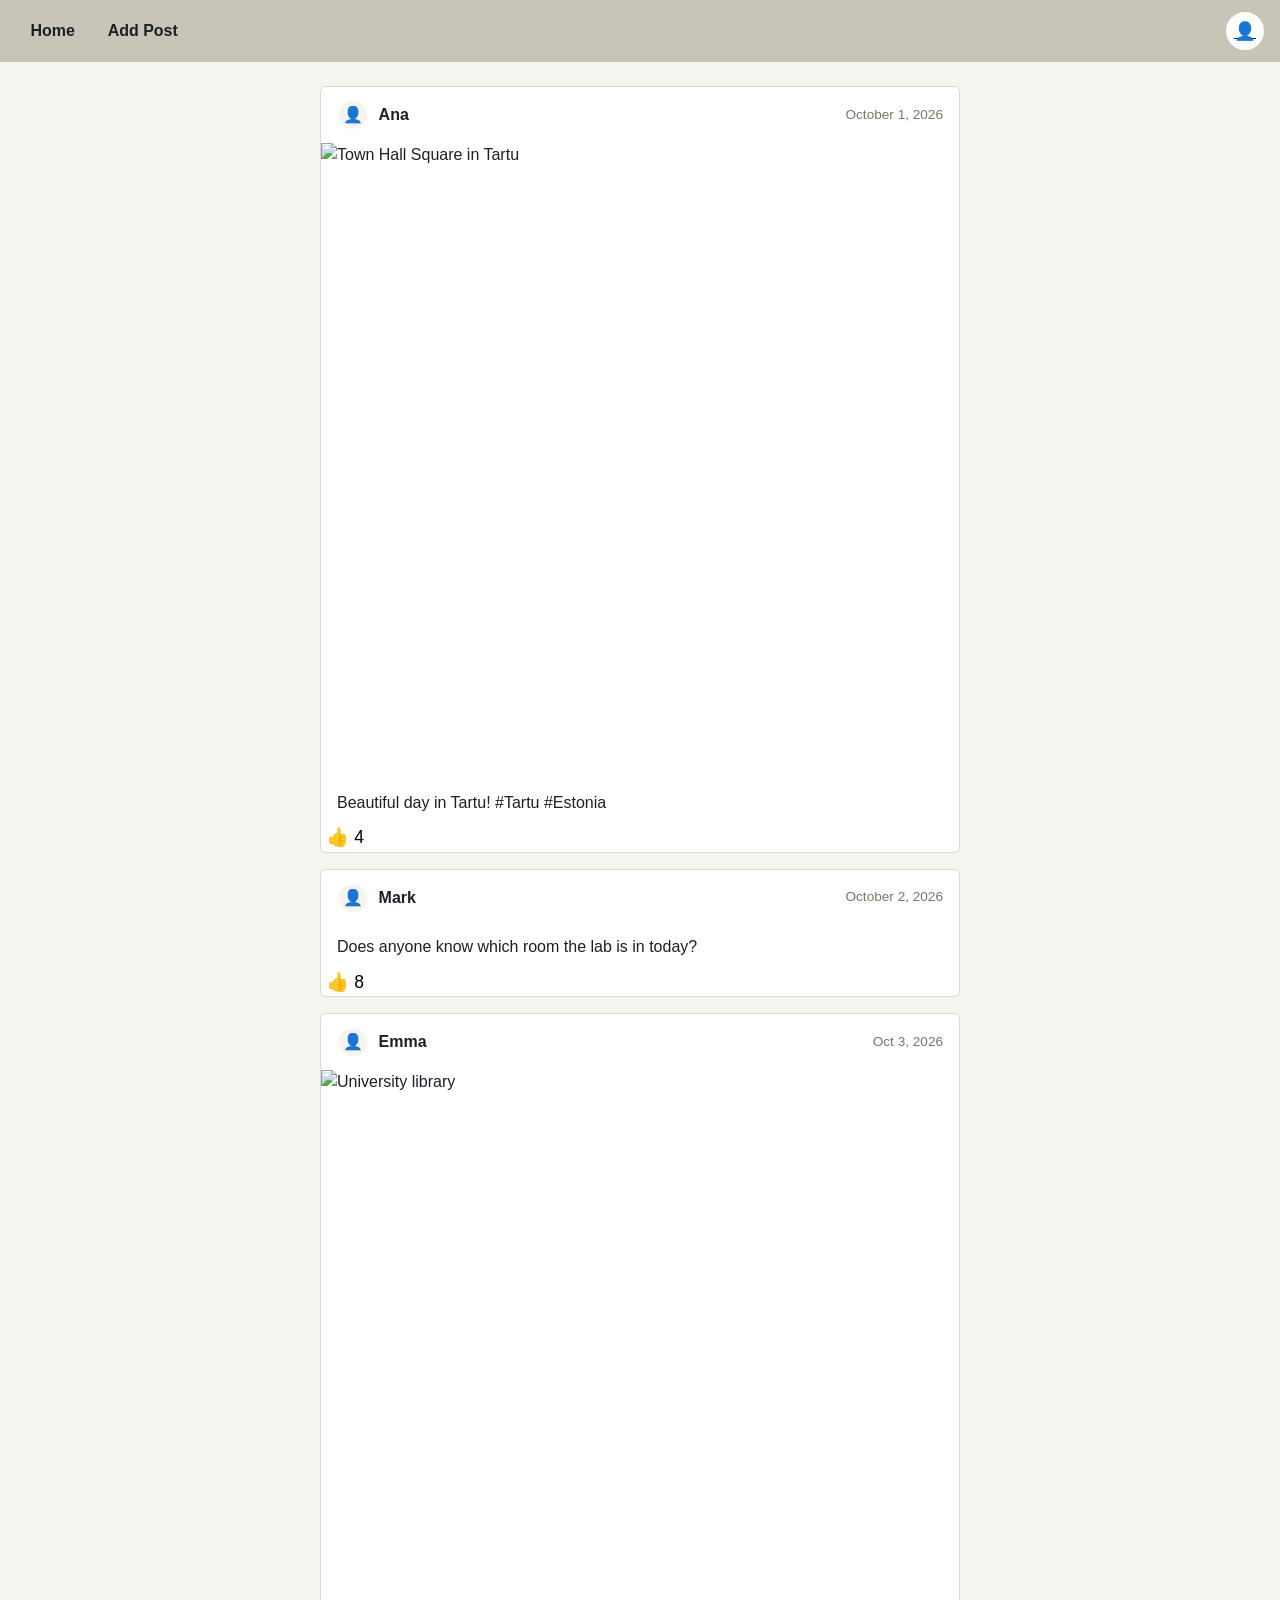
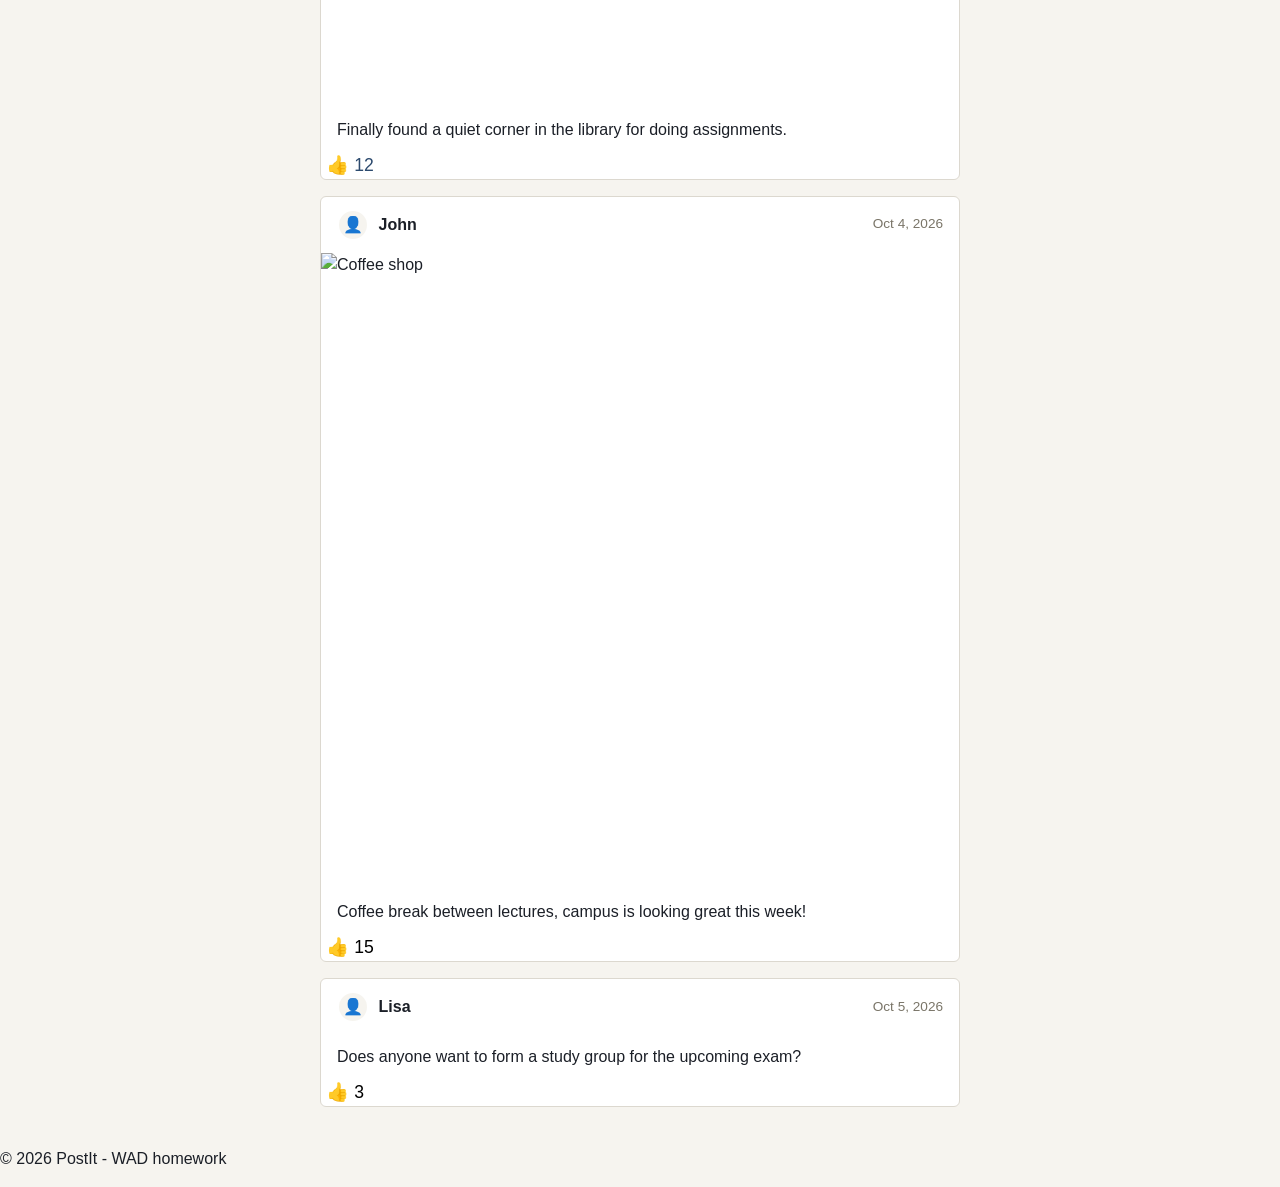
==== index.html @ 0bf52a8b "save current changes" ====
<!DOCTYPE html>
<html lang="en">
  <head>
    <meta charset="UTF-8">
    <meta name="viewport" content="width=device-width, initial-scale=1.0" /> <!--mobile usage-->
    <title>PostIt - Home</title>
    <link rel="stylesheet" href="style.css" />
  </head>

  <body>

    <header>
        <nav> <!--navigation links-->
        <a href="index.html">Home</a>
        <a href="addPost.html">Add Post</a>
        </nav>
        <a href="login.html" class="avatar" aria-label="Account">&#128100;</a>
    </header>

    <main>
        <section class="feed" aria-label="Posts">
            <article class="post">
                <div class="post-header">
                    <span class="avatar">&#128100;</span>
                    <strong>Ana</strong>
                    <time datetime="2026-10-01">October 1, 2026</time>
                </div>

                <div class="post-body">
                    <img src="C:\Users\Andrej\Desktop\wad\hw1\WAD_Homework_1\images\tartu.webp" alt="Town Hall Square in Tartu" /> <!-- image of Tartu -->
                    <p>Beautiful day in Tartu! #Tartu #Estonia</p>
                </div>

                <div class="post-footer">
                    <button class="like-btn" type="button" data-likes="4">👍 4</button>
                </div>
            </article>

            <article class="post">
                <div class="post-header">
                    <span class="avatar">&#128100;</span>
                    <strong>Mark</strong>
                    <time datetime="2026-10-02">October 2, 2026</time>
                </div>

                <div class="post-body">
                    <p>Does anyone know which room the lab is in today?</p>
                </div>

                <div class="post-footer">
                    <button class="like-btn" type="button" data-likes="8">👍 8</button>
                </div>
            </article>

            <article class="post">
                <div class="post-header">
                    <span class="avatar">&#128100;</span>
                    <strong>Emma</strong>
                    <time datetime="2026-10-03">Oct 3, 2026</time>
                </div>
                <div class="post-body">
                    <img src="C:\Users\Andrej\Desktop\wad\hw1\WAD_Homework_1\images\library.webp" alt="University library" /> <!-- image of a library -->
                    <p>Finally found a quiet corner in the library for doing assignments.</p>
                </div>
                <div class="post-footer">
                    <button class="like-btn liked" type="button" data-likes="12">👍 12</button>
                </div>
            </article>

            <article class="post">
                <div class="post-header">
                    <span class="avatar">&#128100;</span>
                    <strong>John</strong>
                    <time datetime="2026-10-04">Oct 4, 2026</time>
                </div>
                <div class="post-body">
                    <img src="C:\Users\Andrej\Desktop\wad\hw1\WAD_Homework_1\images\coffee.jpg" alt="Coffee shop" /> <!-- image of coffee-->
                    <p>Coffee break between lectures, campus is looking great this week!</p>
                </div>
                <div class="post-footer">
                    <button class="like-btn" type="button" data-likes="15">👍 15</button>
                </div>
            </article>

            <article class="post">
                <div class="post-header">
                    <span class="avatar">&#128100;</span>
                    <strong>Lisa</strong>
                    <time datetime="2026-10-05">Oct 5, 2026</time>
                </div>
                <div class="post-body">
                    <p>Does anyone want to form a study group for the upcoming exam?</p>
                </div>
                <div class="post-footer">
                    <button class="like-btn" type="button" data-likes="3">👍 3</button>
                </div>
            </article>

        </section>
    </main>

    <footer>
        <p>&copy; 2026 PostIt - WAD homework</p>
    </footer>

    <script>
        // Like button toggle
        document.querySelectorAll('.like-btn').forEach(btn => {
            let liked = false;
            let count = parseInt(btn.dataset.likes, 10) || 0;

            btn.addEventListener('click', () => {
                liked = !liked;
                count += liked ? 1 : -1; // increments on like, decrements on unlike
                btn.classList.toggle('liked', liked);
                btn.textContent =  `👍 ${count}`;
            });
        });
    </script>

</body>
</html>
---- style.css ----
:root {
    --ink: #1b1f27;
    --paper: #f6f4ef;
    --card: #ffffff;
  --line: #dcd8cf;
  --accent: #2c4a6e;
  --accent-hover: #203854;
  --muted: #7a7568;
}

* { box-sizing: border-box; }

body {
  margin: 0;
  font-family: "Segoe UI", Helvetica, Arial, sans-serif;
  background-color: var(--paper);
  color: var(--ink);
  line-height: 1.5;
}

header {
    display: flex;
    align-items: center;
    justify-content: space-between;
    background: #c9c4b8;
    padding: 0.75rem 1rem;
}

nav {
    display: flex;
    gap: 0.25rem;
}

nav a {
    padding: 0.4rem 0.9rem;
    border-radius: 4px;
    color: var(--ink);
    text-decoration: none;
    font-weight: 600;
    transition: background-color 0.25s ease;
}

nav a:hover {
    background-color: var(--accent);
    color: #fff;
}

.avatar {
    width: 38px;
    height: 38px;
    border-radius: 50%;
    background: #ffffff;
    border: 2px solid #fff;
    display: flex;
    align-items: center;
    justify-content: center;
    font-size: 1.1rem;
}

main {
    display: flex;
    justify-content: center;
    padding: 1.5rem;
}

.feed {
    display: flex;
    flex-direction: column;
    gap: 1rem;
    width: 100%;
    max-width: 640px;
}

.post {
    background: var(--card);
    border: 1px solid var(--line);
    border-radius: 6px;
    overflow: hidden;
}

.post > .post-header {
    display: flex;
    align-items: center;
    gap: 0.6rem;
    padding: 0.75rem 1rem;
}

.post-header .avatar {
    width: 32px;
    height: 32px;
    background: var(--paper);
    font-size: 1px solid var(--line);
}

.post-header time {
    margin-left: auto;
    color: var(--muted);
    font-size: 0.85rem;
}

.post-body img {
    display: block;
    width: 100%;
    aspect-ratio: 1/1;
    object-fit: cover;
}

.post-body p {
    margin: 0.6rem 1rem;
}

.like-btn {
    background: none;
    border: none;
    cursor: pointer;
    font-size: 1.1rem;
    padding: 0.2rem 0.4rem;
    border-radius: 4px;
}

.like-btn:hover {
    background: var(--paper);
}

.like-btn.liked {
    color: var(--accent);
}

.footer {
    text-align: center;
    padding: 1rem;
    font-size: 0.85rem;
    color: var(--muted);
}




@media (max-width: 480px) {
    header {
        padding: 0.6rem 0.8rem;
    }

    nav a {
        padding: 0.35rem 0.6rem;
        font-size: 0.9rem;
    }

    main {
        padding: 0.75rem;
    }

    .feed {
        gap: 0.75rem;
    }
}
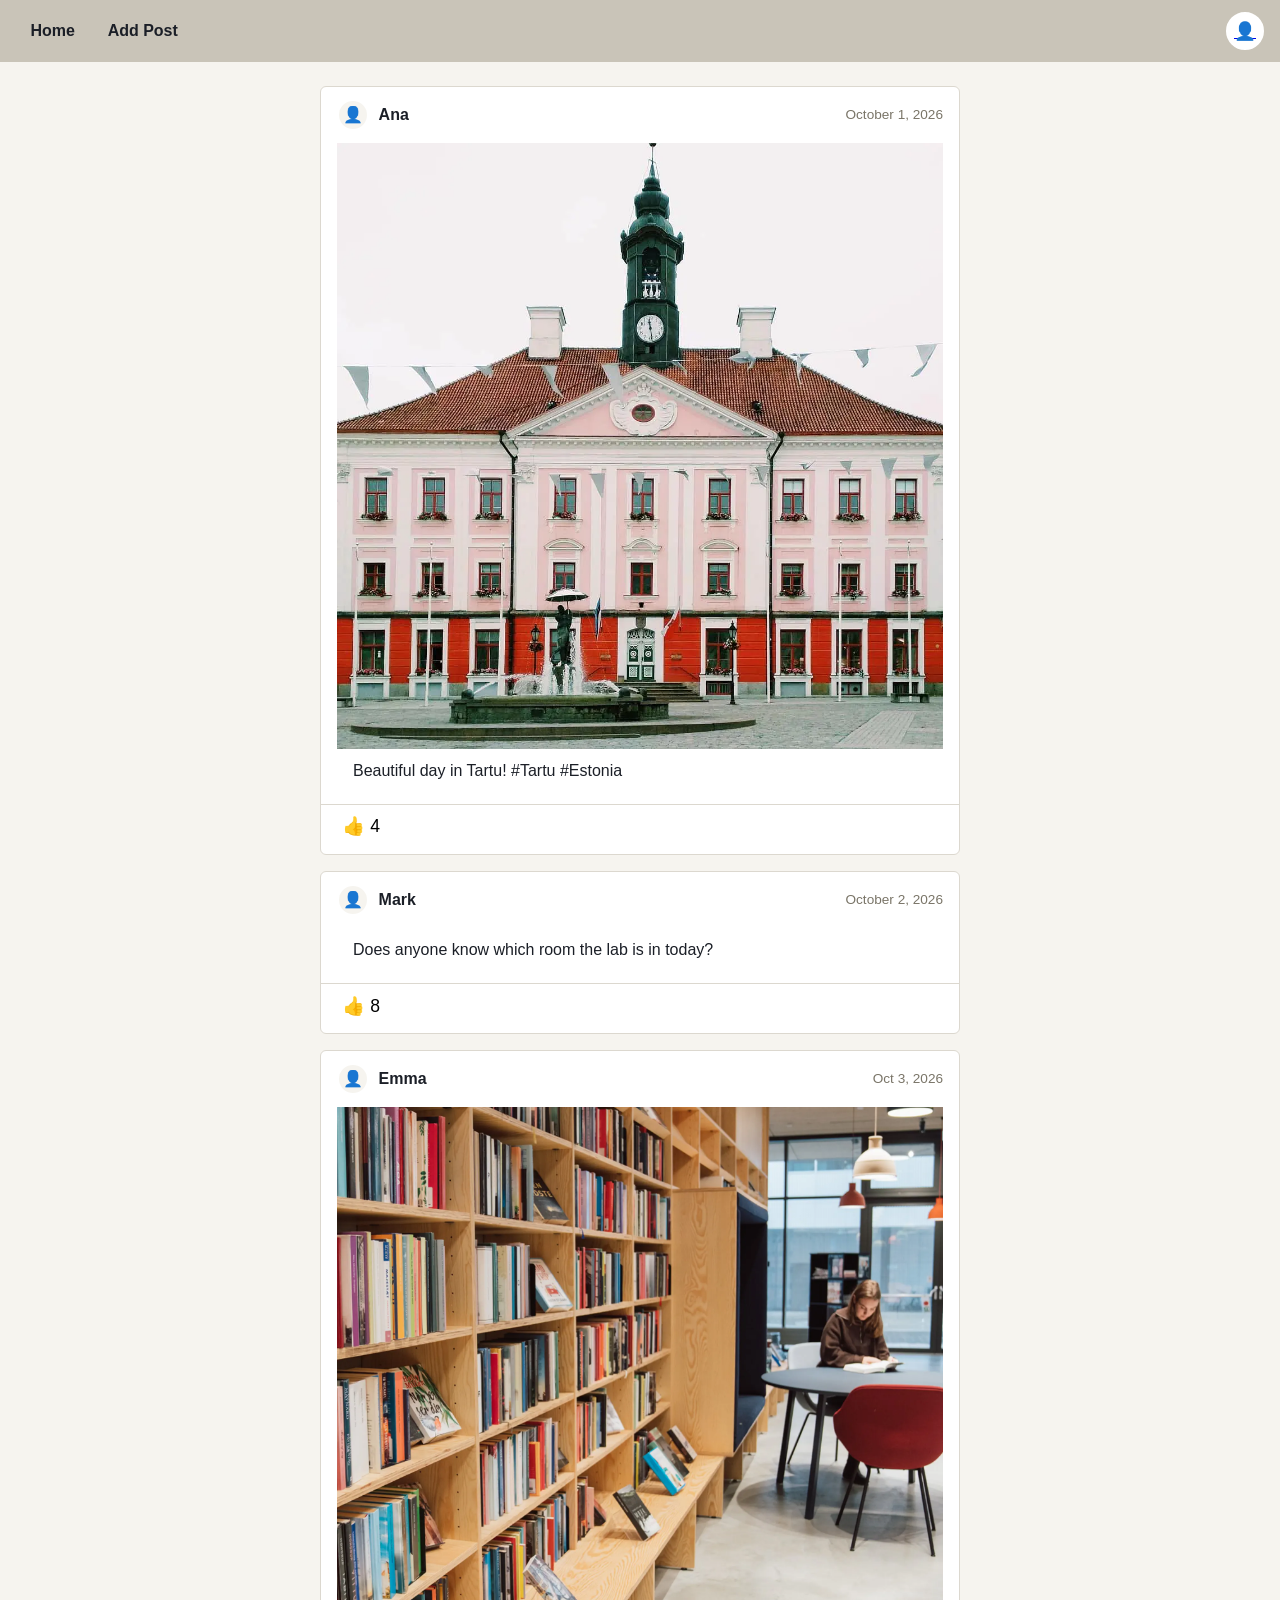
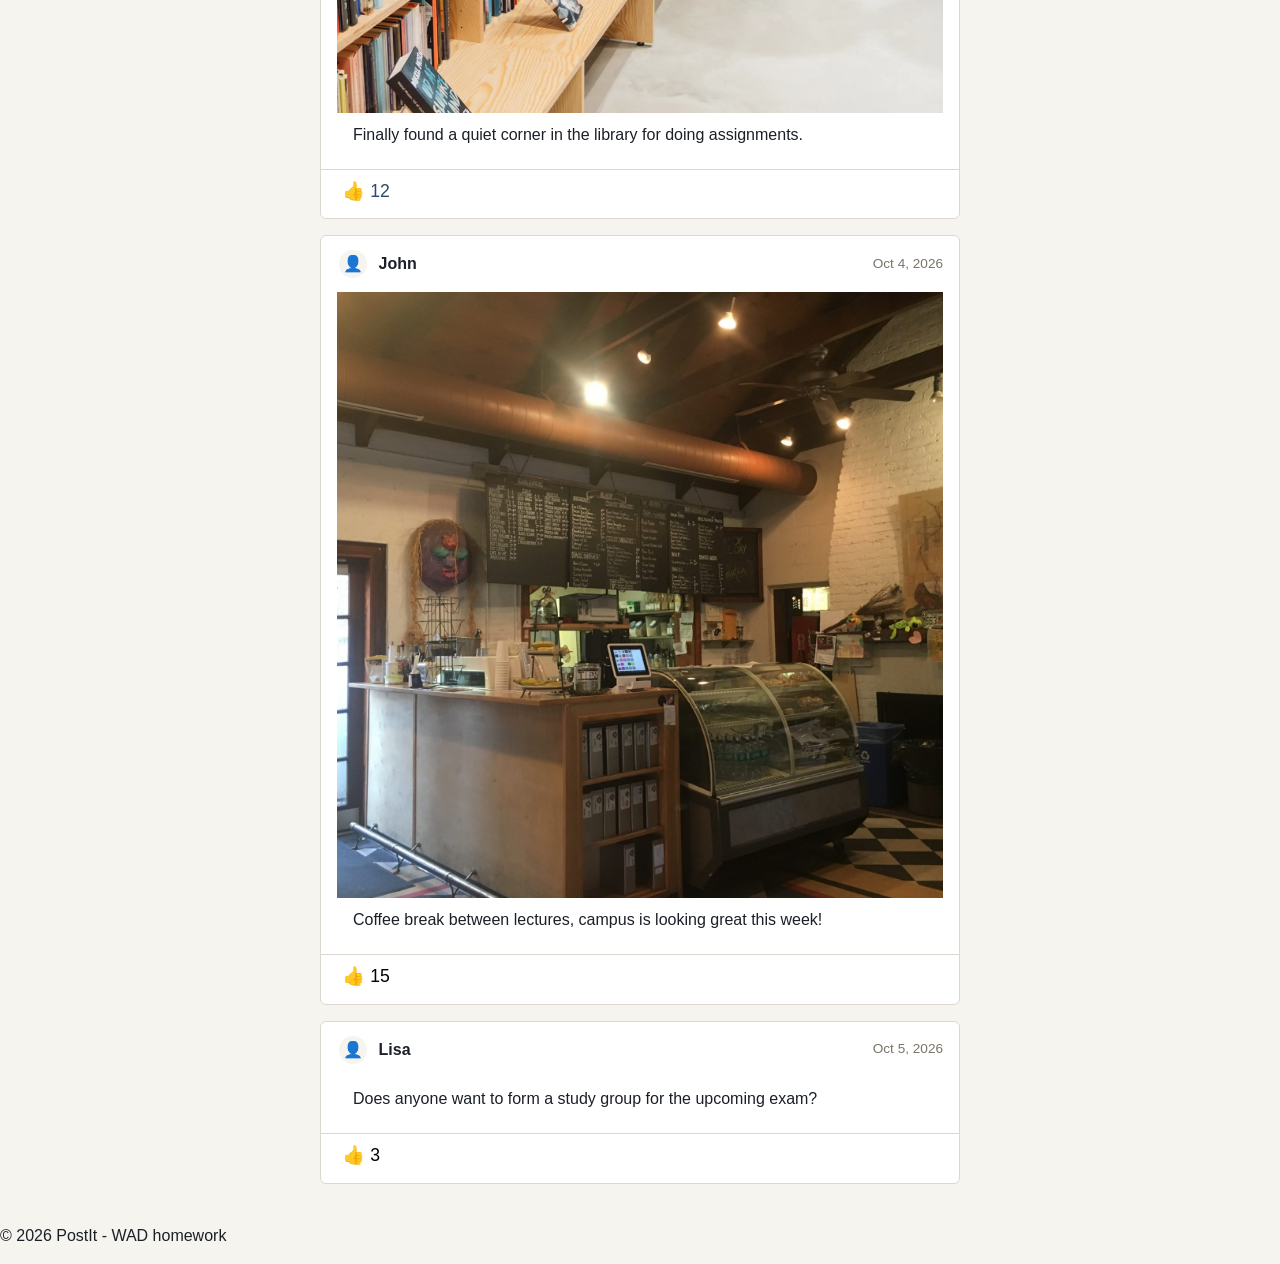
==== commit 07dff546: "src changes" ====
--- a/index.html
+++ b/index.html
@@ -27,7 +27,7 @@
                 </div>
 
                 <div class="post-body">
-                    <img src="C:\Users\Andrej\Desktop\wad\hw1\WAD_Homework_1\images\tartu.webp" alt="Town Hall Square in Tartu" /> <!-- image of Tartu -->
+                    <img src="images/tartu.webp" alt="Town Hall Square in Tartu" /> <!-- image of Tartu -->
                     <p>Beautiful day in Tartu! #Tartu #Estonia</p>
                 </div>
 
@@ -59,7 +59,7 @@
                     <time datetime="2026-10-03">Oct 3, 2026</time>
                 </div>
                 <div class="post-body">
-                    <img src="C:\Users\Andrej\Desktop\wad\hw1\WAD_Homework_1\images\library.webp" alt="University library" /> <!-- image of a library -->
+                    <img src="images/library.webp" alt="University library" /> <!-- image of a library -->
                     <p>Finally found a quiet corner in the library for doing assignments.</p>
                 </div>
                 <div class="post-footer">
@@ -74,7 +74,7 @@
                     <time datetime="2026-10-04">Oct 4, 2026</time>
                 </div>
                 <div class="post-body">
-                    <img src="C:\Users\Andrej\Desktop\wad\hw1\WAD_Homework_1\images\coffee.jpg" alt="Coffee shop" /> <!-- image of coffee-->
+                    <img src="images/coffee.jpg" alt="Coffee shop" /> <!-- image of coffee-->
                     <p>Coffee break between lectures, campus is looking great this week!</p>
                 </div>
                 <div class="post-footer">
--- a/style.css
+++ b/style.css
@@ -1,3 +1,124 @@
+/*login.html style*/
+.blue {
+    color: cyan;
+}
+@media (min-width: 800px) {
+    .box {
+        background-color: salmon;
+        padding: 15px;
+        flex-direction: row;
+        align-items: center;
+    }
+}
+@media (min-width: 800px) {
+    .home {
+        background-color: salmon;
+        border: 30px;
+        border-color: white;
+        padding: 15px;
+        flex-direction: column;
+        align-items: left;
+        margin: 30px;
+    }
+}
+@media (min-width: 800px) {
+    .image {
+        align-items: right;
+    }
+    
+}
+
+/* addPost.html style*/
+.post_header {
+    padding: 15px 20px;
+    background-color: #a2eae8;
+    box-shadow: 0px 0px 14px 0px rgba(0, 0, 0, 0.75);
+    position: sticky;
+    top: 0;
+    border-radius: 15px;
+    color: #34495e;
+    font-size: 1.7em;
+    display: flex;
+    flex-direction: row;
+    justify-content: space-between;
+    align-items: center;
+}
+
+.post_header nav a{
+    text-decoration: none;
+    color: #08465a;
+    padding: 5px 15px;
+    border-radius: 8px;
+}
+
+.post_image {
+    border-radius: 10px;
+    display: block;
+      }
+
+
+.post_section {
+    margin: 100px auto;
+    max-width: 600px;
+    padding: 70px;
+    background-color: #a2eae8;
+    box-shadow: 0px 0px 14px 0px rgba(0, 0, 0, 0.75);
+    border-radius: 15px;
+    color: #34495e;
+    font-size: 1.7em;
+}
+article > form{
+    display: flex;
+    flex-direction: column;
+    gap: 15px;
+}
+label + textarea{
+    width: 100%;
+    max-width: 400px;
+    padding: 15px;
+    font-size: 0.9rem;
+    border-radius: 8px;
+    border: none;
+    box-shadow: 0px 0px 5px 0px rgba(0, 0, 0, 0.75);
+    margin-top: 15px;
+    margin-bottom: 25px;
+    resize: vertical;
+}
+
+
+label ~ input[type="submit"], .post_file::file-selector-button{
+    padding: 8px 8px;
+    font-size: 0.9em;
+    background-color: rgb(96, 176, 207);
+    color: #ffffff;
+    border: none;
+    border-radius: 10px;
+    cursor: pointer;
+    margin-top: 10px;
+}
+
+
+label ~ input[type="submit"]:hover, .post_file::file-selector-button:hover{
+    background-color: #82ddae;
+}
+
+.post_header nav a:hover{
+    background-color: #82ddae;
+}
+
+
+@media (max-width: 799px) {
+    .post_header
+    {
+        flex-direction: column;
+        gap: 15px
+    }
+    .post_section{
+        padding: 20px;
+    }
+}
+
+/* addPost.html style*/
 :root {
     --ink: #1b1f27;
     --paper: #f6f4ef;
@@ -98,6 +219,10 @@
     font-size: 0.85rem;
 }
 
+.post-header + .post-body {
+    padding: 0 1rem 0.75rem;
+}
+
 .post-body img {
     display: block;
     width: 100%;
@@ -107,6 +232,11 @@
 
 .post-body p {
     margin: 0.6rem 1rem;
+}
+
+.post-body ~ .post-footer {
+    padding: 0.5rem 1rem 0.85rem;
+    border-top: 1px solid var(--line);
 }
 
 .like-btn {
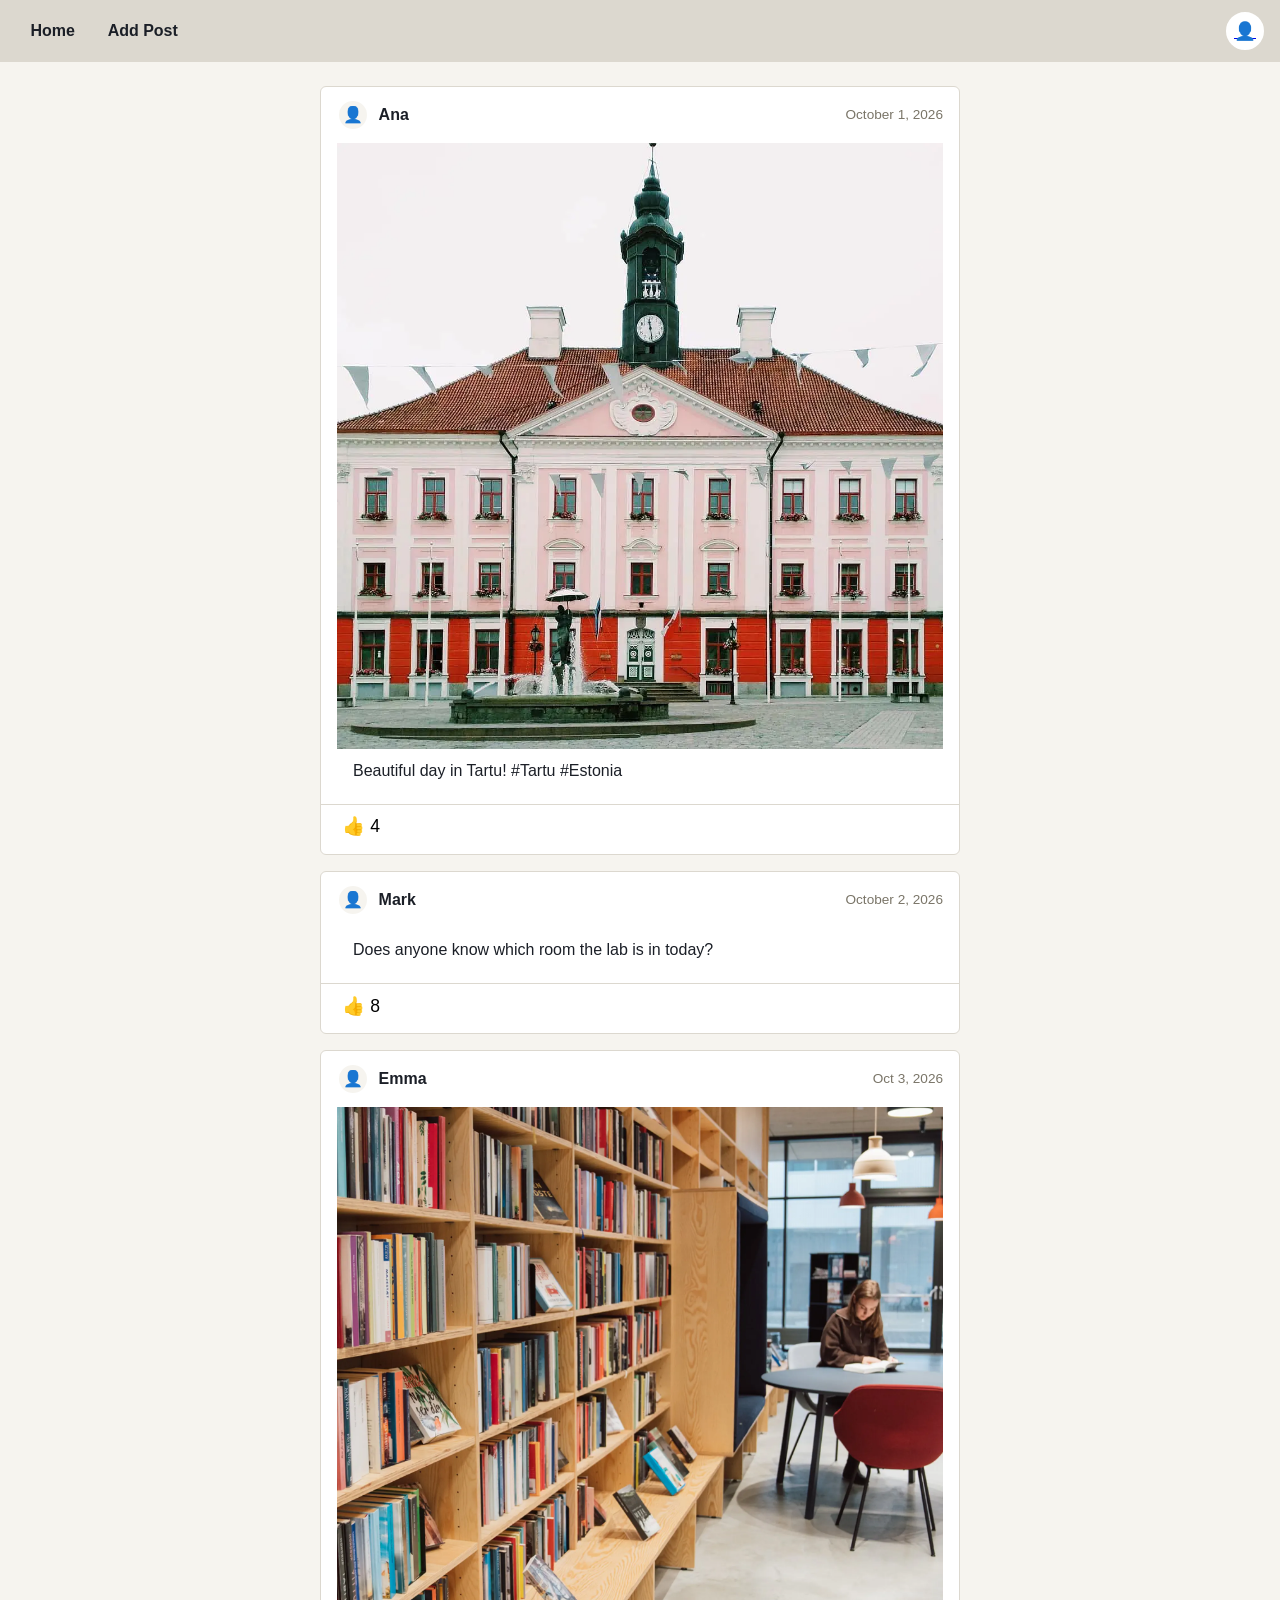
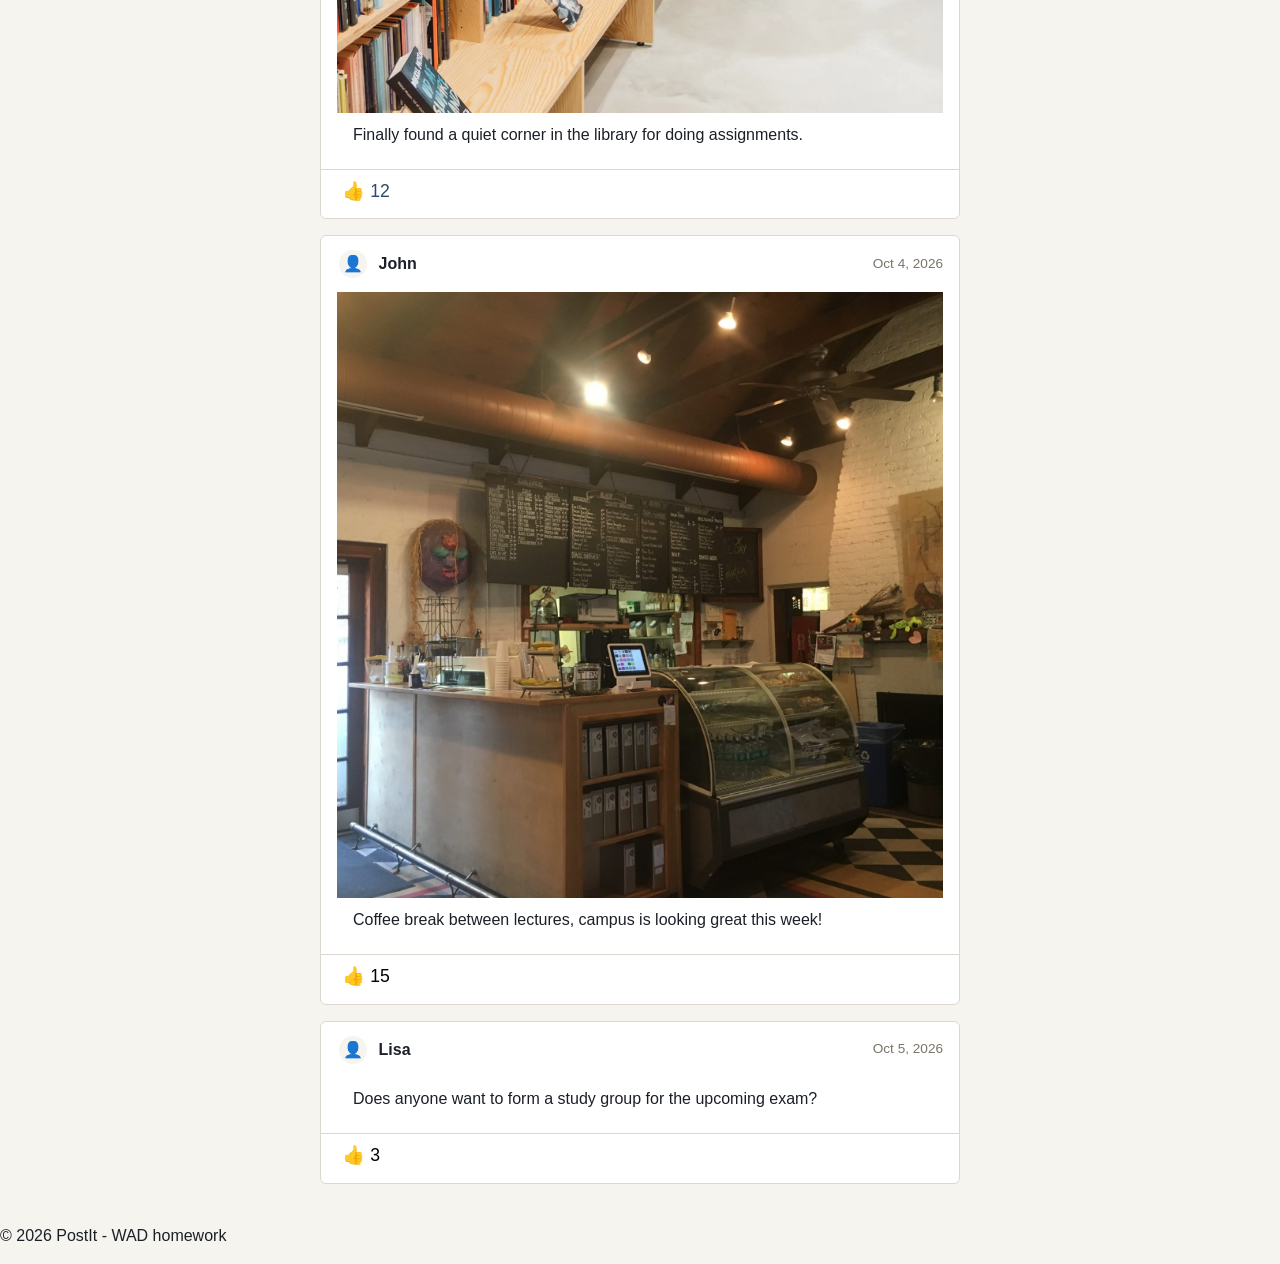
==== commit 271d65b0: "index.html href change" ====
--- a/index.html
+++ b/index.html
@@ -4,7 +4,7 @@
     <meta charset="UTF-8">
     <meta name="viewport" content="width=device-width, initial-scale=1.0" /> <!--mobile usage-->
     <title>PostIt - Home</title>
-    <link rel="stylesheet" href="style.css" />
+    <link rel="stylesheet" href="index.css" />
   </head>
 
   <body>
--- a/index.css
+++ b/index.css
@@ -0,0 +1,165 @@
+:root {
+    --ink: #1b1f27;
+    --paper: #f6f4ef;
+    --card: #ffffff;
+    --line: #dcd8cf;
+    --accent: #2c4a6e;
+    --accent-hover: #203854;
+    --muted: #7a7568;
+}
+
+* { box-sizing: border-box; }
+
+body {
+    margin: 0;
+    font-family: "Segoe UI", Helvetica, Arial, sans-serif;
+    background-color: var(--paper);
+    color: var(--ink);
+    line-height: 1.5;
+}
+
+header {
+    display: flex;
+    align-items: center;
+    justify-content: space-between;
+    background: var(--line);
+    padding: 0.75rem 1rem;
+}
+
+nav {
+    display: flex;
+    gap: 0.25rem;
+}
+
+nav a {
+    padding: 0.4rem 0.9rem;
+    border-radius: 4px;
+    color: var(--ink);
+    text-decoration: none;
+    font-weight: 600;
+    transition: background-color 0.25s ease;
+}
+
+nav a:hover {
+    background-color: var(--accent);
+    color: #fff;
+}
+
+.avatar {
+    width: 38px;
+    height: 38px;
+    border-radius: 50%;
+    background: #ffffff;
+    border: 2px solid #fff;
+    display: flex;
+    align-items: center;
+    justify-content: center;
+    font-size: 1.1rem;
+}
+
+main {
+    display: flex;
+    justify-content: center;
+    padding: 1.5rem;
+}
+
+.feed {
+    display: flex;
+    flex-direction: column;
+    gap: 1rem;
+    width: 100%;
+    max-width: 640px;
+}
+
+.post {
+    background: var(--card);
+    border: 1px solid var(--line);
+    border-radius: 6px;
+    overflow: hidden;
+}
+
+.post > .post-header {
+    display: flex;
+    align-items: center;
+    gap: 0.6rem;
+    padding: 0.75rem 1rem;
+}
+
+.post-header .avatar {
+    width: 32px;
+    height: 32px;
+    background: var(--paper);
+    font-size: 1px solid var(--line);
+}
+
+.post-header time {
+    margin-left: auto;
+    color: var(--muted);
+    font-size: 0.85rem;
+}
+
+.post-header + .post-body {
+    padding: 0 1rem 0.75rem;
+}
+
+.post-body img {
+    display: block;
+    width: 100%;
+    aspect-ratio: 1/1;
+    object-fit: cover;
+}
+
+.post-body p {
+    margin: 0.6rem 1rem;
+}
+
+.post-body ~ .post-footer {
+    padding: 0.5rem 1rem 0.85rem;
+    border-top: 1px solid var(--line);
+}
+
+.like-btn {
+    background: none;
+    border: none;
+    cursor: pointer;
+    font-size: 1.1rem;
+    padding: 0.2rem 0.4rem;
+    border-radius: 4px;
+}
+
+.like-btn:hover {
+    background: var(--paper);
+}
+
+.like-btn.liked {
+    color: var(--accent);
+}
+
+.footer {
+    text-align: center;
+    padding: 1rem;
+    font-size: 0.85rem;
+    color: var(--muted);
+}
+
+
+
+
+@media (max-width: 480px) {
+    header {
+        padding: 0.6rem 0.8rem;
+    }
+
+    nav a {
+        padding: 0.35rem 0.6rem;
+        font-size: 0.9rem;
+    }
+
+    main {
+        padding: 0.75rem;
+    }
+
+    .feed {
+        gap: 0.75rem;
+    }
+}
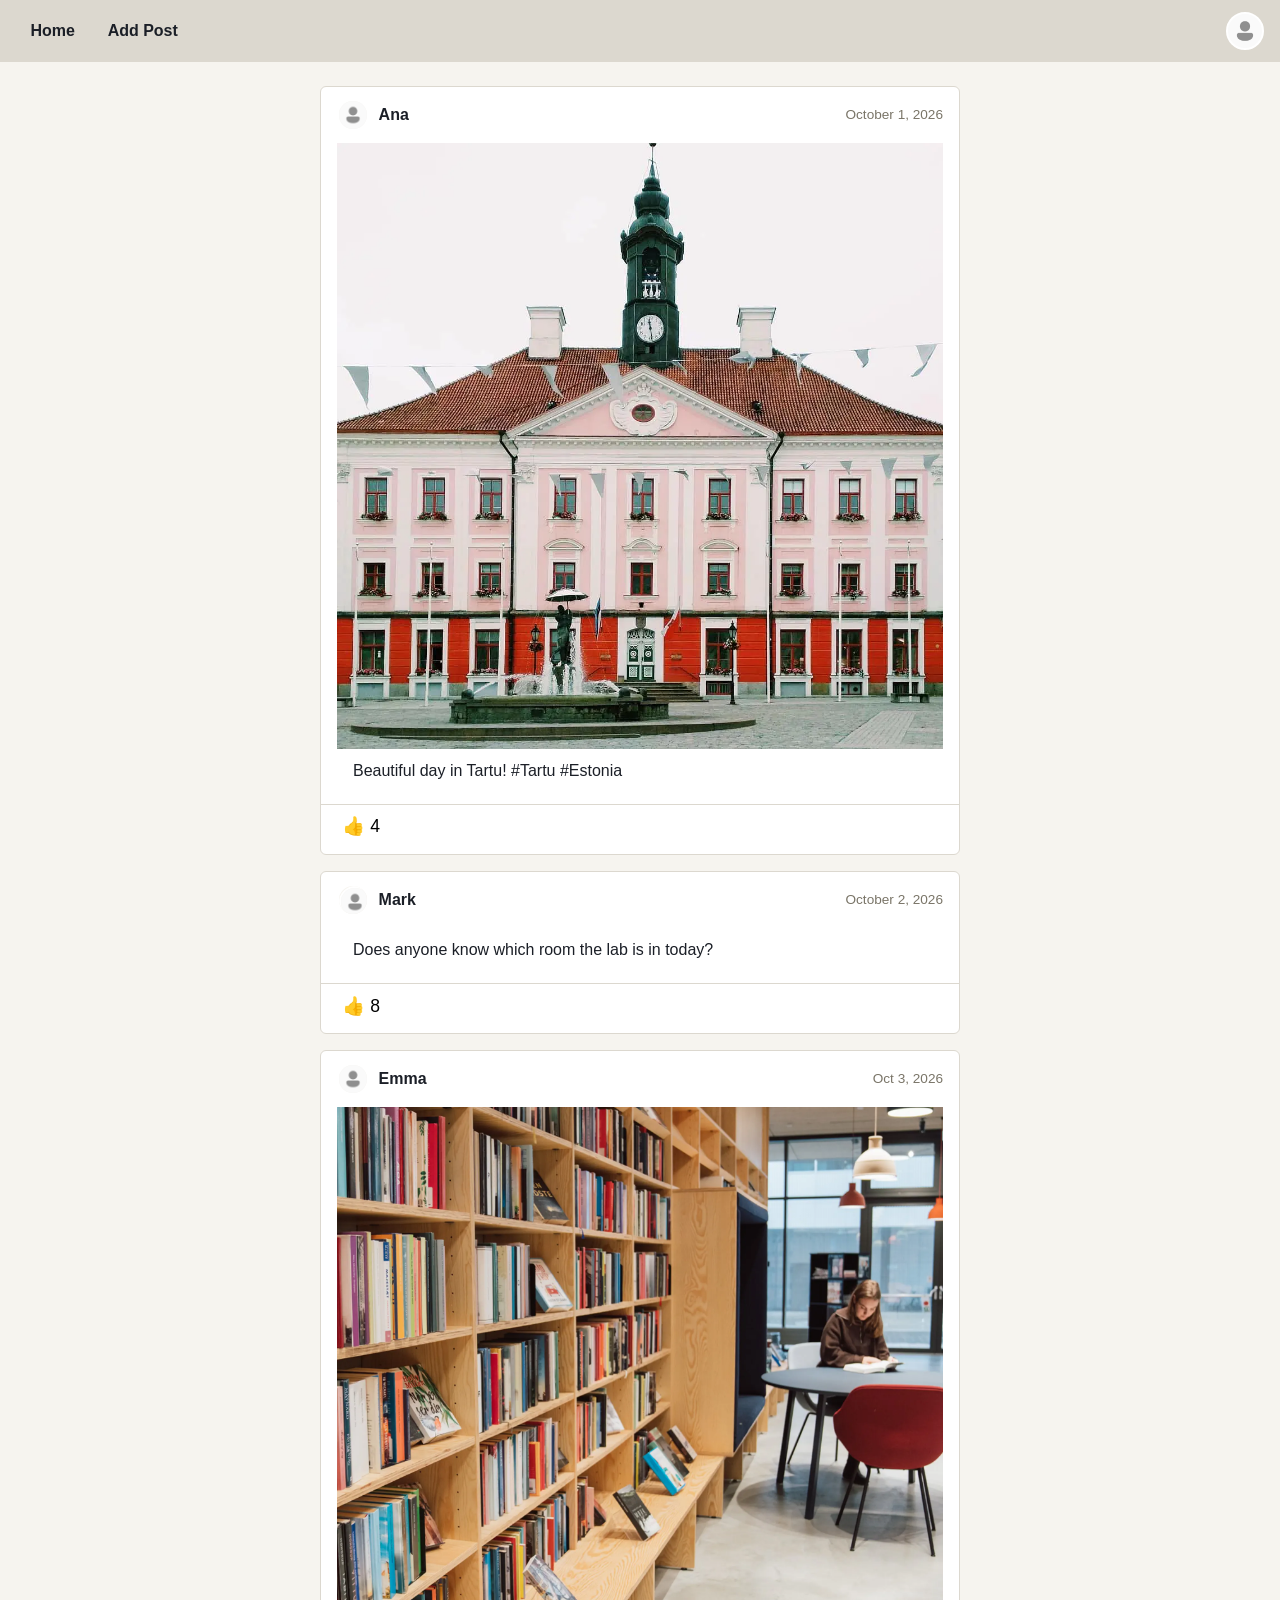
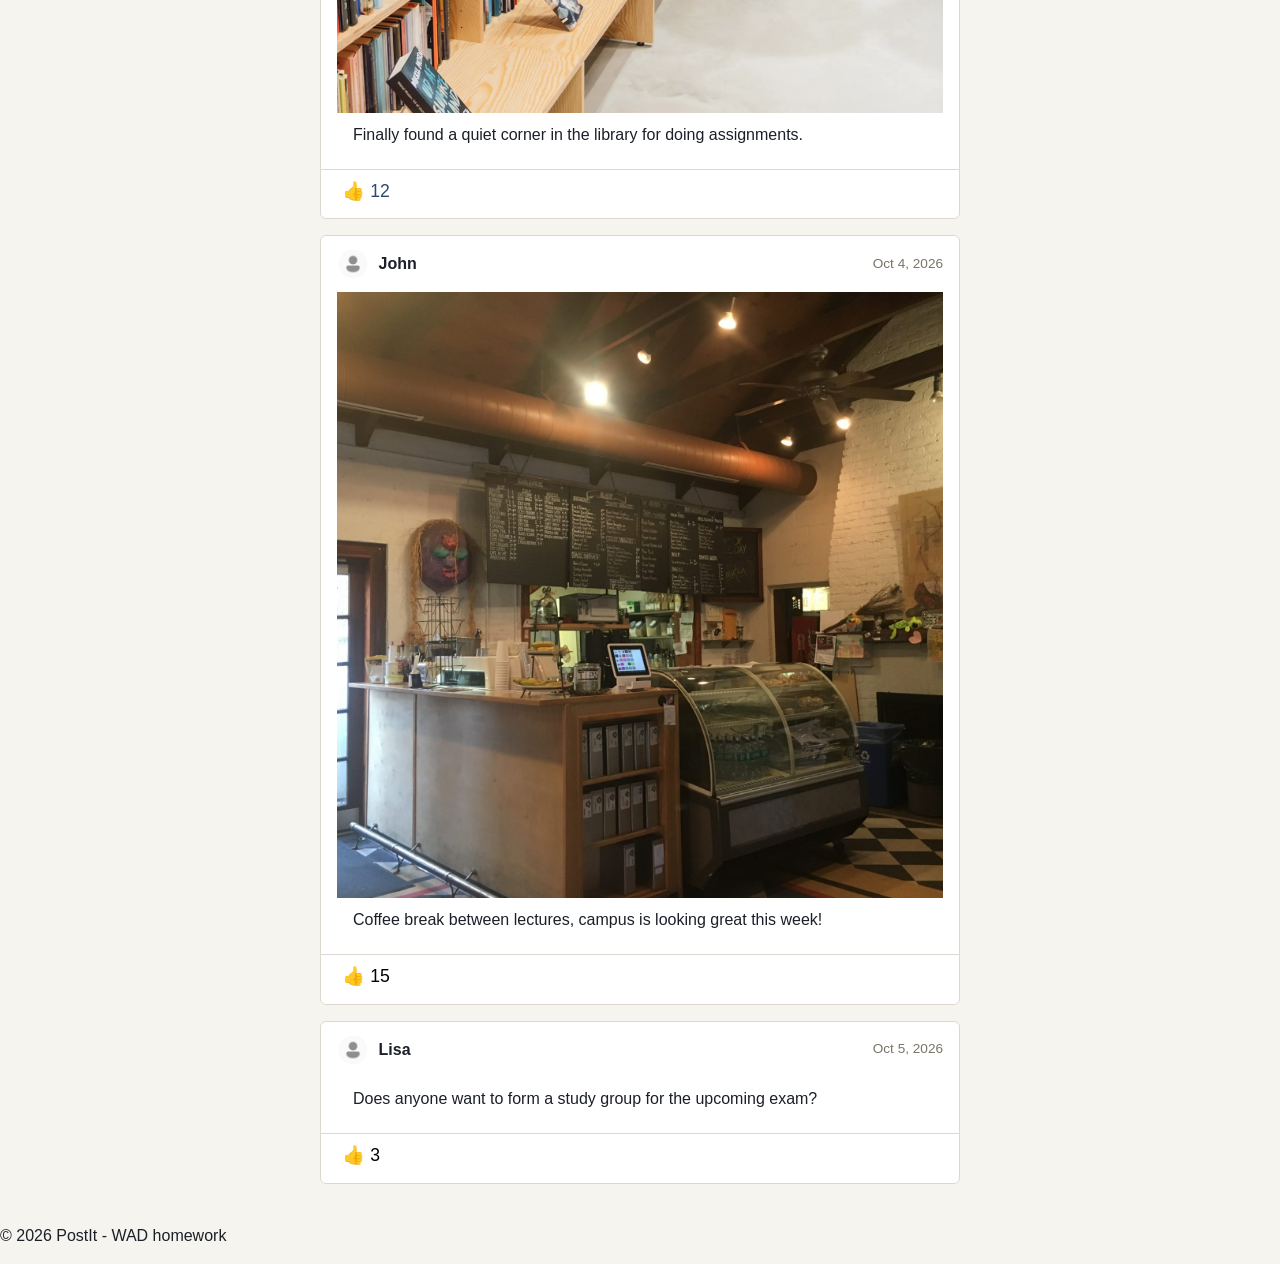
==== commit 928f6e60: "changed avatar" ====
--- a/index.html
+++ b/index.html
@@ -14,14 +14,18 @@
         <a href="index.html">Home</a>
         <a href="addPost.html">Add Post</a>
         </nav>
-        <a href="login.html" class="avatar" aria-label="Account">&#128100;</a>
+        <a href="login.html" class="avatar" aria-label="Account">
+            <img src="daweid-icon-7797704_1920.png" alt="User Avatar" width="32" height="32">
+        </a>
     </header>
 
     <main>
         <section class="feed" aria-label="Posts">
             <article class="post">
                 <div class="post-header">
-                    <span class="avatar">&#128100;</span>
+                    <span class="avatar">
+                        <img src="daweid-icon-7797704_1920.png" alt="Ana">
+                    </span>
                     <strong>Ana</strong>
                     <time datetime="2026-10-01">October 1, 2026</time>
                 </div>
@@ -38,7 +42,11 @@
 
             <article class="post">
                 <div class="post-header">
-                    <span class="avatar">&#128100;</span>
+                    <span class="avatar">
+                        <span class="avatar">
+                        <img src="daweid-icon-7797704_1920.png" alt="Mark">
+                    </span>
+                    </span>
                     <strong>Mark</strong>
                     <time datetime="2026-10-02">October 2, 2026</time>
                 </div>
@@ -54,7 +62,9 @@
 
             <article class="post">
                 <div class="post-header">
-                    <span class="avatar">&#128100;</span>
+                    <span class="avatar">
+                        <img src="daweid-icon-7797704_1920.png" alt="Emma">
+                    </span>
                     <strong>Emma</strong>
                     <time datetime="2026-10-03">Oct 3, 2026</time>
                 </div>
@@ -69,7 +79,9 @@
 
             <article class="post">
                 <div class="post-header">
-                    <span class="avatar">&#128100;</span>
+                    <span class="avatar">
+                        <img src="daweid-icon-7797704_1920.png" alt="John">
+                    </span>
                     <strong>John</strong>
                     <time datetime="2026-10-04">Oct 4, 2026</time>
                 </div>
@@ -84,7 +96,9 @@
 
             <article class="post">
                 <div class="post-header">
-                    <span class="avatar">&#128100;</span>
+                    <span class="avatar">
+                        <img src="daweid-icon-7797704_1920.png" alt="Lisa">
+                    </span>
                     <strong>Lisa</strong>
                     <time datetime="2026-10-05">Oct 5, 2026</time>
                 </div>
--- a/index.css
+++ b/index.css
@@ -51,10 +51,14 @@
     border-radius: 50%;
     background: #ffffff;
     border: 2px solid #fff;
-    display: flex;
-    align-items: center;
-    justify-content: center;
-    font-size: 1.1rem;
+    overflow: hidden;
+    display: block;
+}
+
+.avatar img {
+    width: 100%;
+    height: 100%;
+    object-fit: cover;
 }
 
 main {
